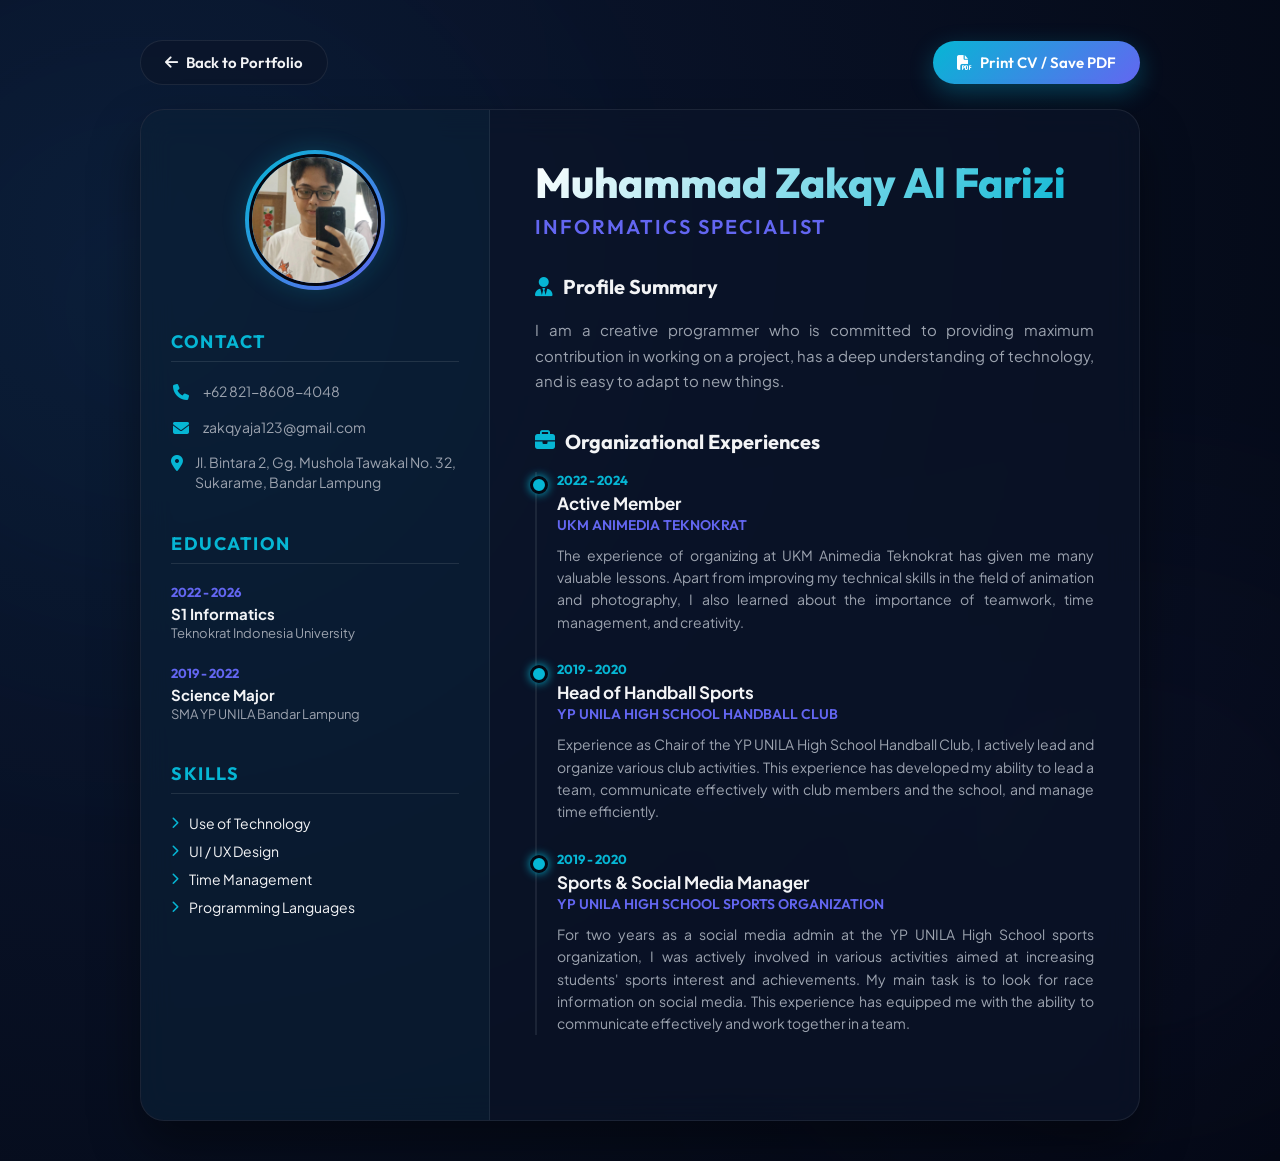
==== cv.html @ ed6684f5 "feat: revamp portofolio premium responsive & tambah CV digital interaktif" ====
<!DOCTYPE html>
<html lang="en">

<head>
    <meta charset="UTF-8">
    <meta name="viewport" content="width=device-width, initial-scale=1.0">
    <title>Muhammad Zakqy Al Farizi | Curriculum Vitae</title>

    <!-- font awesome -->
    <link rel="stylesheet" href="fontawesome/css/all.css">

    <!-- google fonts -->
    <link href="https://fonts.googleapis.com/css2?family=Outfit:wght@300;400;500;600;700;800&family=Plus+Jakarta+Sans:wght@300;400;500;600;700;800&display=swap" rel="stylesheet">

    <style>
        :root {
            --bg-primary: #030712;
            --bg-secondary: #091225;
            --accent-teal: #06b6d4;
            --accent-purple: #6366f1;
            --text-main: #f3f4f6;
            --text-muted: #9ca3af;
            --glass-bg: rgba(11, 21, 40, 0.65);
            --glass-border: rgba(255, 255, 255, 0.08);
            --glow-color: rgba(6, 182, 212, 0.15);
        }

        * {
            margin: 0;
            padding: 0;
            box-sizing: border-box;
        }

        body {
            background: radial-gradient(circle at 10% 20%, #0c1833 0%, var(--bg-primary) 100%);
            color: var(--text-main);
            font-family: 'Plus Jakarta Sans', sans-serif;
            min-height: 100vh;
            padding: 40px 20px;
            position: relative;
            overflow-x: hidden;
        }

        /* Glowing Background Blobs */
        .blob {
            position: absolute;
            width: 500px;
            height: 500px;
            border-radius: 50%;
            filter: blur(180px);
            opacity: 0.08;
            pointer-events: none;
            z-index: 0;
        }

        .blob-1 {
            top: 5%;
            left: -100px;
            background: var(--accent-teal);
        }

        .blob-2 {
            bottom: 5%;
            right: -100px;
            background: var(--accent-purple);
        }

        .container {
            max-width: 1000px;
            margin: 0 auto;
            position: relative;
            z-index: 1;
        }

        /* ACTIONS PANEL */
        .action-panel {
            display: flex;
            justify-content: space-between;
            align-items: center;
            margin-bottom: 24px;
            flex-wrap: wrap;
            gap: 16px;
        }

        .btn {
            display: inline-flex;
            align-items: center;
            gap: 8px;
            padding: 12px 24px;
            border-radius: 30px;
            font-family: 'Outfit', sans-serif;
            font-size: 15px;
            font-weight: 600;
            cursor: pointer;
            text-decoration: none;
            transition: all 0.3s ease;
            border: none;
        }

        .btn-back {
            background: var(--glass-bg);
            border: 1px solid var(--glass-border);
            color: var(--text-main);
        }

        .btn-back:hover {
            background: rgba(255, 255, 255, 0.1);
            transform: translateX(-3px);
        }

        .btn-print {
            background: linear-gradient(135deg, var(--accent-teal), var(--accent-purple));
            color: white;
            box-shadow: 0 8px 24px rgba(6, 182, 212, 0.3);
        }

        .btn-print:hover {
            transform: translateY(-2px);
            box-shadow: 0 12px 30px rgba(6, 182, 212, 0.5);
        }

        /* CV CARD */
        .cv-card {
            background: var(--glass-bg);
            border: 1px solid var(--glass-border);
            border-radius: 24px;
            backdrop-filter: blur(16px);
            -webkit-backdrop-filter: blur(16px);
            box-shadow: 0 25px 50px rgba(0, 0, 0, 0.4);
            overflow: hidden;
            display: grid;
            grid-template-columns: 35% 65%;
        }

        /* LEFT SIDEBAR */
        .cv-sidebar {
            background: rgba(6, 182, 212, 0.05);
            border-right: 1px solid var(--glass-border);
            padding: 40px 30px;
        }

        .profile-container {
            text-align: center;
            margin-bottom: 40px;
        }

        .profile-img-wrapper {
            width: 140px;
            height: 140px;
            border-radius: 50%;
            margin: 0 auto 20px;
            padding: 4px;
            background: linear-gradient(135deg, var(--accent-teal), var(--accent-purple));
            box-shadow: 0 0 25px rgba(6, 182, 212, 0.2);
        }

        .profile-img-wrapper img {
            width: 100%;
            height: 100%;
            object-fit: cover;
            border-radius: 50%;
            border: 3px solid var(--bg-primary);
        }

        .cv-section-title {
            font-family: 'Outfit', sans-serif;
            font-size: 18px;
            font-weight: 700;
            text-transform: uppercase;
            letter-spacing: 1.5px;
            color: var(--accent-teal);
            margin-bottom: 20px;
            padding-bottom: 8px;
            border-bottom: 1px solid rgba(255, 255, 255, 0.1);
        }

        /* Contact Details */
        .contact-list {
            list-style: none;
            display: flex;
            flex-direction: column;
            gap: 16px;
            margin-bottom: 40px;
        }

        .contact-item {
            display: flex;
            align-items: flex-start;
            gap: 12px;
            font-size: 14px;
            line-height: 1.4;
        }

        .contact-item i {
            color: var(--accent-teal);
            font-size: 16px;
            margin-top: 2px;
            width: 20px;
            text-align: center;
        }

        .contact-item span {
            color: var(--text-muted);
            word-break: break-word;
        }

        /* Education Details */
        .education-list {
            display: flex;
            flex-direction: column;
            gap: 24px;
            margin-bottom: 40px;
        }

        .education-item {
            position: relative;
        }

        .edu-year {
            font-family: 'Outfit', sans-serif;
            font-size: 13px;
            font-weight: 700;
            color: var(--accent-purple);
            margin-bottom: 4px;
        }

        .edu-degree {
            font-size: 15px;
            font-weight: 700;
            color: var(--text-main);
            margin-bottom: 2px;
        }

        .edu-school {
            font-size: 13px;
            color: var(--text-muted);
        }

        /* Skills Details */
        .skills-list {
            list-style: none;
            display: flex;
            flex-direction: column;
            gap: 10px;
        }

        .skill-item {
            display: flex;
            align-items: center;
            gap: 10px;
            font-size: 14px;
            color: var(--text-main);
        }

        .skill-item i {
            color: var(--accent-teal);
            font-size: 12px;
        }

        /* RIGHT MAIN CONTENT */
        .cv-main {
            padding: 50px 45px;
        }

        .cv-header {
            margin-bottom: 35px;
        }

        .cv-name {
            font-family: 'Outfit', sans-serif;
            font-size: 42px;
            font-weight: 800;
            line-height: 1.1;
            margin-bottom: 8px;
            background: linear-gradient(135deg, #fff 0%, var(--accent-teal) 100%);
            -webkit-background-clip: text;
            -webkit-text-fill-color: transparent;
        }

        .cv-title {
            font-family: 'Outfit', sans-serif;
            font-size: 20px;
            font-weight: 600;
            color: var(--accent-purple);
            letter-spacing: 2px;
            text-transform: uppercase;
        }

        .section-right {
            margin-bottom: 35px;
        }

        .section-right-title {
            font-family: 'Outfit', sans-serif;
            font-size: 20px;
            font-weight: 700;
            color: var(--text-main);
            margin-bottom: 18px;
            display: flex;
            align-items: center;
            gap: 10px;
        }

        .section-right-title i {
            color: var(--accent-teal);
        }

        .profile-desc {
            font-size: 15px;
            color: var(--text-muted);
            line-height: 1.7;
            text-align: justify;
        }

        /* Experience Timeline */
        .timeline {
            display: flex;
            flex-direction: column;
            gap: 28px;
            position: relative;
            padding-left: 20px;
            border-left: 2px solid rgba(255, 255, 255, 0.08);
        }

        .timeline-item {
            position: relative;
        }

        .timeline-item::before {
            content: '';
            position: absolute;
            left: -27px;
            top: 4px;
            width: 12px;
            height: 12px;
            border-radius: 50%;
            background: var(--accent-teal);
            border: 3px solid var(--bg-primary);
            box-shadow: 0 0 10px var(--accent-teal);
        }

        .timeline-year {
            font-family: 'Outfit', sans-serif;
            font-size: 13px;
            font-weight: 700;
            color: var(--accent-teal);
            margin-bottom: 4px;
        }

        .timeline-role {
            font-size: 17px;
            font-weight: 700;
            color: var(--text-main);
            margin-bottom: 2px;
        }

        .timeline-org {
            font-family: 'Outfit', sans-serif;
            font-size: 14px;
            font-weight: 600;
            color: var(--accent-purple);
            margin-bottom: 10px;
            text-transform: uppercase;
        }

        .timeline-desc {
            font-size: 14px;
            color: var(--text-muted);
            line-height: 1.6;
            text-align: justify;
        }

        /* RESPONSIVE DESIGN */
        @media (max-width: 820px) {
            .cv-card {
                grid-template-columns: 1fr;
            }

            .cv-sidebar {
                border-right: none;
                border-bottom: 1px solid var(--glass-border);
                padding: 40px;
            }

            .cv-main {
                padding: 40px;
            }
        }

        @media (max-width: 480px) {
            body {
                padding: 20px 10px;
            }

            .cv-sidebar, .cv-main {
                padding: 30px 20px;
            }

            .cv-name {
                font-size: 32px;
            }

            .cv-title {
                font-size: 16px;
            }
        }

        /* PRINT STYLES - Optimized for beautiful A4 PDF creation */
        @media print {
            body {
                background: white !important;
                color: #111827 !important;
                padding: 0 !important;
                margin: 0 !important;
                -webkit-print-color-adjust: exact;
                print-color-adjust: exact;
            }

            .blob, .action-panel {
                display: none !important;
            }

            .container {
                max-width: 100% !important;
                margin: 0 !important;
                padding: 0 !important;
            }

            .cv-card {
                background: transparent !important;
                border: none !important;
                box-shadow: none !important;
                backdrop-filter: none !important;
                -webkit-backdrop-filter: none !important;
                grid-template-columns: 32% 68% !important;
                height: 100vh;
            }

            .cv-sidebar {
                background: #f9fafb !important;
                border-right: 1.5px solid #e5e7eb !important;
                padding: 30px 20px !important;
            }

            .cv-main {
                padding: 30px 30px !important;
            }

            .cv-name {
                color: #0f172a !important;
                background: none !important;
                -webkit-text-fill-color: initial !important;
            }

            .cv-section-title {
                color: #0d9488 !important;
                border-bottom: 1.5px solid #e5e7eb !important;
            }

            .edu-degree, .timeline-role, .section-right-title {
                color: #0f172a !important;
            }

            .edu-year, .timeline-year {
                color: #0d9488 !important;
            }

            .edu-school, .timeline-org {
                color: #4f46e5 !important;
            }

            .contact-item span, .skill-item, .profile-desc, .timeline-desc, .contact-item i, .skill-item i {
                color: #374151 !important;
            }

            .timeline-item::before {
                background: #0d9488 !important;
                border: 2px solid white !important;
                box-shadow: none !important;
            }

            .timeline {
                border-left: 1.5px solid #e5e7eb !important;
            }
        }
    </style>
</head>

<body>
    <!-- Glowing Background Blobs -->
    <div class="blob blob-1"></div>
    <div class="blob blob-2"></div>

    <div class="container">
        <!-- ACTIONS PANEL -->
        <div class="action-panel">
            <a href="index.html" class="btn btn-back">
                <i class="fa-solid fa-arrow-left"></i> Back to Portfolio
            </a>
            <button class="btn btn-print" onclick="window.print()">
                <i class="fa-solid fa-file-pdf"></i> Print CV / Save PDF
            </button>
        </div>

        <!-- CV MAIN CARD -->
        <div class="cv-card">
            <!-- LEFT SIDEBAR -->
            <div class="cv-sidebar">
                <div class="profile-container">
                    <div class="profile-img-wrapper">
                        <!-- Use poto profile photo -->
                        <img src="poto profile/poto.jpeg" alt="Muhammad Zakqy Al Farizi">
                    </div>
                </div>

                <!-- CONTACT SECTION -->
                <div class="cv-sidebar-section">
                    <h2 class="cv-section-title">Contact</h2>
                    <ul class="contact-list">
                        <li class="contact-item">
                            <i class="fa-solid fa-phone"></i>
                            <span>+62 821-8608-4048</span>
                        </li>
                        <li class="contact-item">
                            <i class="fa-solid fa-envelope"></i>
                            <span>zakqyaja123@gmail.com</span>
                        </li>
                        <li class="contact-item">
                            <i class="fa-solid fa-location-dot"></i>
                            <span>Jl. Bintara 2, Gg. Mushola Tawakal No. 32, Sukarame, Bandar Lampung</span>
                        </li>
                    </ul>
                </div>

                <!-- EDUCATION SECTION -->
                <div class="cv-sidebar-section">
                    <h2 class="cv-section-title">Education</h2>
                    <div class="education-list">
                        <div class="education-item">
                            <p class="edu-year">2022 - 2026</p>
                            <p class="edu-degree">S1 Informatics</p>
                            <p class="edu-school">Teknokrat Indonesia University</p>
                        </div>
                        <div class="education-item">
                            <p class="edu-year">2019 - 2022</p>
                            <p class="edu-degree">Science Major</p>
                            <p class="edu-school">SMA YP UNILA Bandar Lampung</p>
                        </div>
                    </div>
                </div>

                <!-- KEY SKILLS SECTION -->
                <div class="cv-sidebar-section">
                    <h2 class="cv-section-title">Skills</h2>
                    <ul class="skills-list">
                        <li class="skill-item">
                            <i class="fa-solid fa-chevron-right"></i>
                            <span>Use of Technology</span>
                        </li>
                        <li class="skill-item">
                            <i class="fa-solid fa-chevron-right"></i>
                            <span>UI / UX Design</span>
                        </li>
                        <li class="skill-item">
                            <i class="fa-solid fa-chevron-right"></i>
                            <span>Time Management</span>
                        </li>
                        <li class="skill-item">
                            <i class="fa-solid fa-chevron-right"></i>
                            <span>Programming Languages</span>
                        </li>
                    </ul>
                </div>
            </div>

            <!-- RIGHT MAIN CONTENT -->
            <div class="cv-main">
                <div class="cv-header">
                    <h1 class="cv-name">Muhammad Zakqy Al Farizi</h1>
                    <p class="cv-title">Informatics Specialist</p>
                </div>

                <!-- PROFILE SUMMARY -->
                <div class="section-right">
                    <h2 class="section-right-title">
                        <i class="fa-solid fa-user-tie"></i> Profile Summary
                    </h2>
                    <p class="profile-desc">
                        I am a creative programmer who is committed to providing maximum contribution in working on a project, has a deep understanding of technology, and is easy to adapt to new things.
                    </p>
                </div>

                <!-- ORGANIZATIONAL EXPERIENCE -->
                <div class="section-right">
                    <h2 class="section-right-title">
                        <i class="fa-solid fa-briefcase"></i> Organizational Experiences
                    </h2>
                    <div class="timeline">
                        <!-- Experience 1 -->
                        <div class="timeline-item">
                            <p class="timeline-year">2022 - 2024</p>
                            <h3 class="timeline-role">Active Member</h3>
                            <h4 class="timeline-org">UKM Animedia Teknokrat</h4>
                            <p class="timeline-desc">
                                The experience of organizing at UKM Animedia Teknokrat has given me many valuable lessons. Apart from improving my technical skills in the field of animation and photography, I also learned about the importance of teamwork, time management, and creativity.
                            </p>
                        </div>

                        <!-- Experience 2 -->
                        <div class="timeline-item">
                            <p class="timeline-year">2019 - 2020</p>
                            <h3 class="timeline-role">Head of Handball Sports</h3>
                            <h4 class="timeline-org">YP UNILA High School Handball Club</h4>
                            <p class="timeline-desc">
                                Experience as Chair of the YP UNILA High School Handball Club, I actively lead and organize various club activities. This experience has developed my ability to lead a team, communicate effectively with club members and the school, and manage time efficiently.
                            </p>
                        </div>

                        <!-- Experience 3 -->
                        <div class="timeline-item">
                            <p class="timeline-year">2019 - 2020</p>
                            <h3 class="timeline-role">Sports & Social Media Manager</h3>
                            <h4 class="timeline-org">YP UNILA High School Sports Organization</h4>
                            <p class="timeline-desc">
                                For two years as a social media admin at the YP UNILA High School sports organization, I was actively involved in various activities aimed at increasing students' sports interest and achievements. My main task is to look for race information on social media. This experience has equipped me with the ability to communicate effectively and work together in a team.
                            </p>
                        </div>
                    </div>
                </div>
            </div>
        </div>
    </div>
</body>

</html>
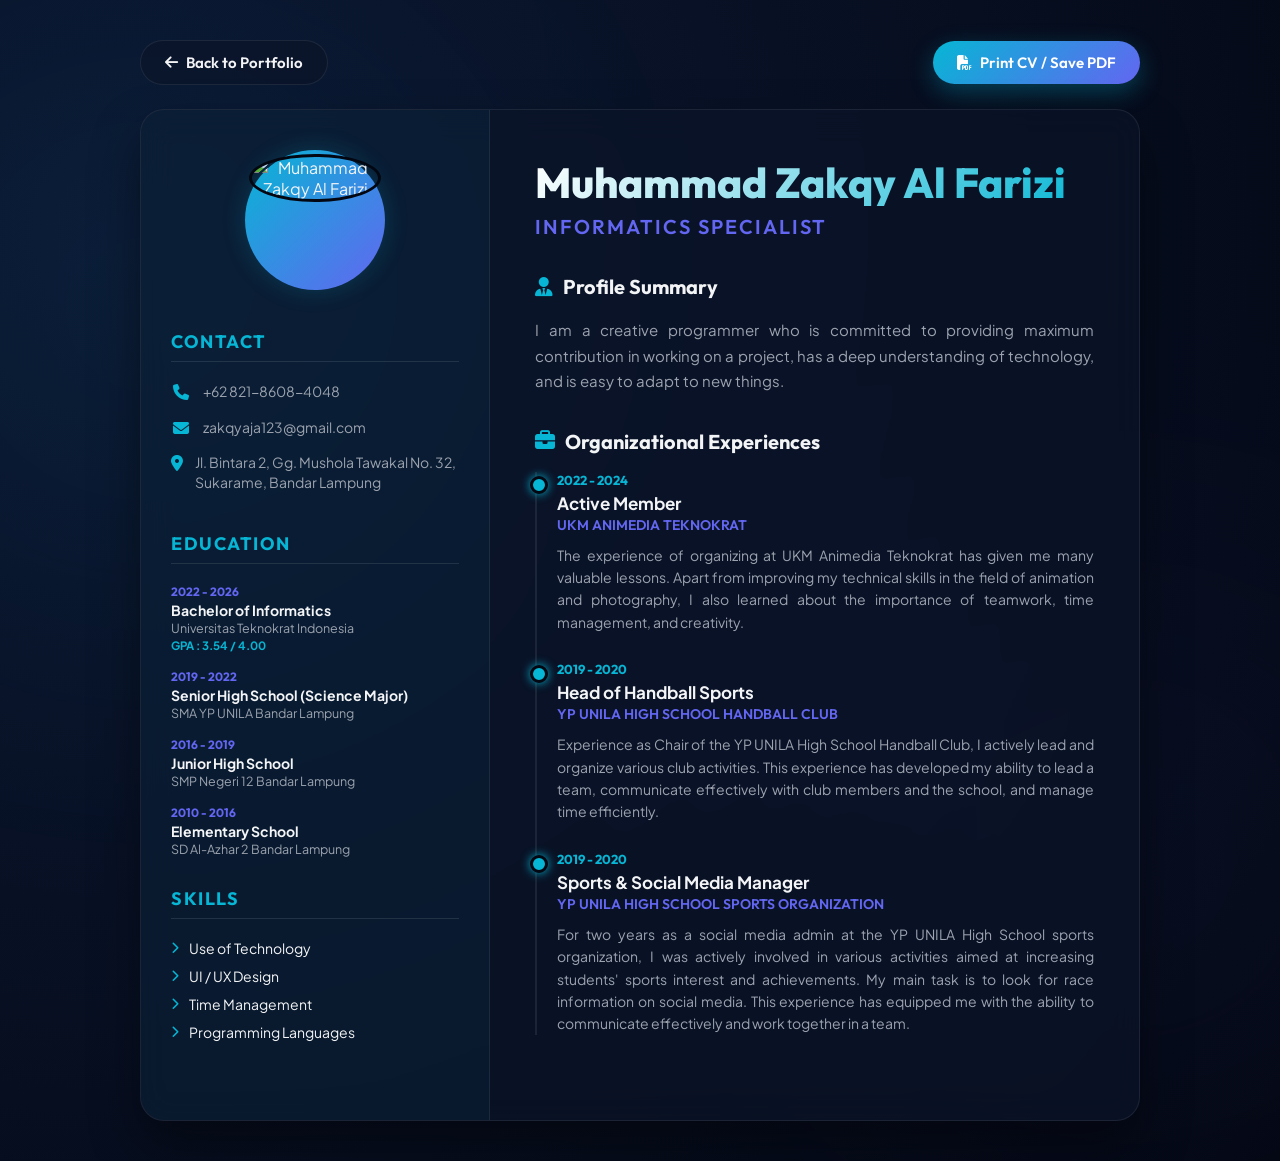
==== commit 6e2d162f: "Add education background section, education logos, and update English translations for projects and " ====
--- a/cv.html
+++ b/cv.html
@@ -208,8 +208,8 @@
         .education-list {
             display: flex;
             flex-direction: column;
-            gap: 24px;
-            margin-bottom: 40px;
+            gap: 16px;
+            margin-bottom: 30px;
         }
 
         .education-item {
@@ -218,22 +218,29 @@
 
         .edu-year {
             font-family: 'Outfit', sans-serif;
-            font-size: 13px;
+            font-size: 12px;
             font-weight: 700;
             color: var(--accent-purple);
-            margin-bottom: 4px;
+            margin-bottom: 2px;
         }
 
         .edu-degree {
-            font-size: 15px;
+            font-size: 14px;
             font-weight: 700;
             color: var(--text-main);
-            margin-bottom: 2px;
+            margin-bottom: 1px;
         }
 
         .edu-school {
-            font-size: 13px;
+            font-size: 12.5px;
             color: var(--text-muted);
+        }
+
+        .edu-ipk {
+            font-size: 11.5px;
+            font-weight: 700;
+            color: var(--accent-teal);
+            margin-top: 2px;
         }
 
         /* Skills Details */
@@ -461,7 +468,7 @@
                 color: #0f172a !important;
             }
 
-            .edu-year, .timeline-year {
+            .edu-year, .timeline-year, .edu-ipk {
                 color: #0d9488 !important;
             }
 
@@ -538,13 +545,24 @@
                     <div class="education-list">
                         <div class="education-item">
                             <p class="edu-year">2022 - 2026</p>
-                            <p class="edu-degree">S1 Informatics</p>
-                            <p class="edu-school">Teknokrat Indonesia University</p>
+                            <p class="edu-degree">Bachelor of Informatics</p>
+                            <p class="edu-school">Universitas Teknokrat Indonesia</p>
+                            <p class="edu-ipk">GPA : 3.54 / 4.00</p>
                         </div>
                         <div class="education-item">
                             <p class="edu-year">2019 - 2022</p>
-                            <p class="edu-degree">Science Major</p>
+                            <p class="edu-degree">Senior High School (Science Major)</p>
                             <p class="edu-school">SMA YP UNILA Bandar Lampung</p>
+                        </div>
+                        <div class="education-item">
+                            <p class="edu-year">2016 - 2019</p>
+                            <p class="edu-degree">Junior High School</p>
+                            <p class="edu-school">SMP Negeri 12 Bandar Lampung</p>
+                        </div>
+                        <div class="education-item">
+                            <p class="edu-year">2010 - 2016</p>
+                            <p class="edu-degree">Elementary School</p>
+                            <p class="edu-school">SD Al-Azhar 2 Bandar Lampung</p>
                         </div>
                     </div>
                 </div>
